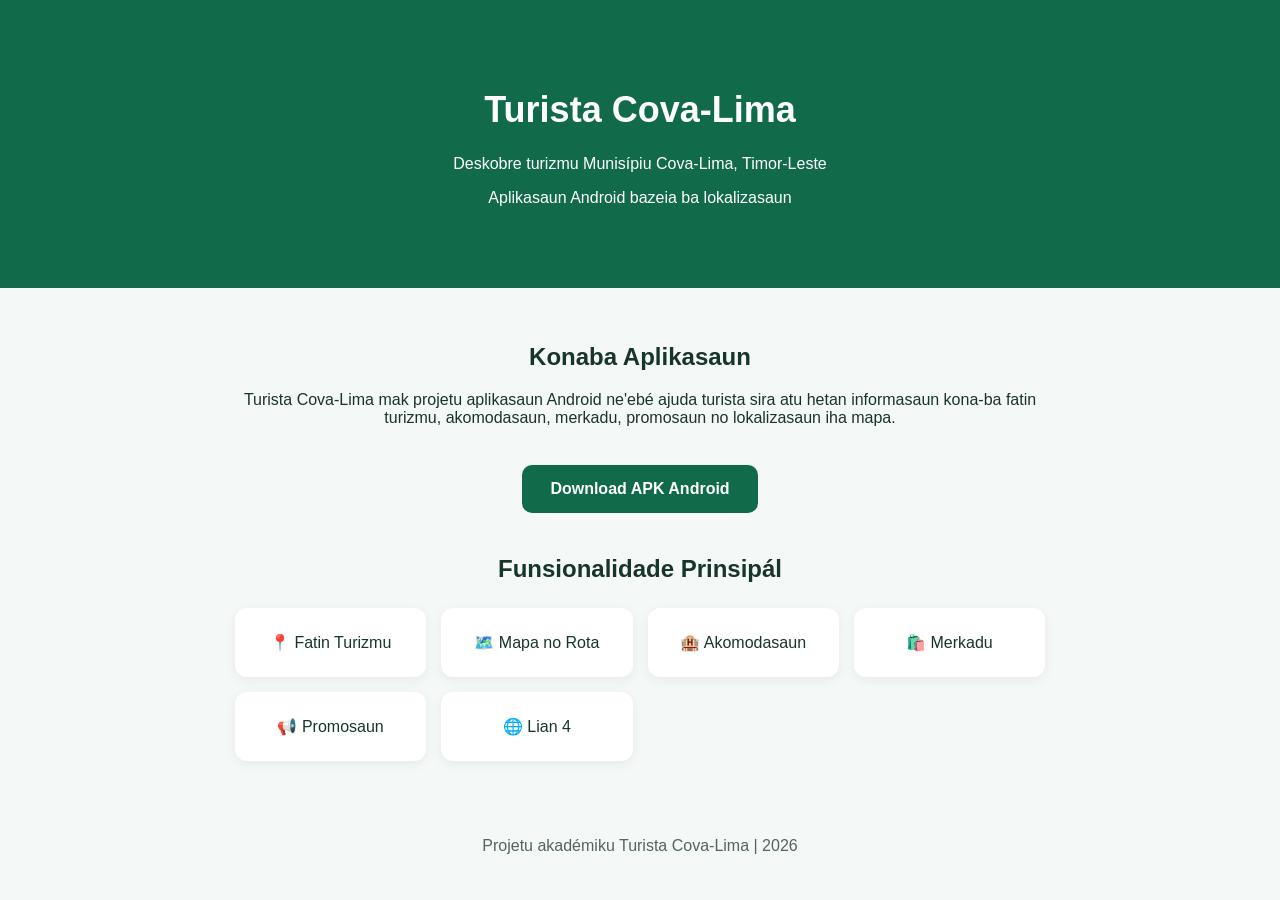
==== index.html @ 12037caa "Create index.html" ====
<!DOCTYPE html>
<html lang="tet">
<head>
  <meta charset="UTF-8">
  <meta name="viewport" content="width=device-width, initial-scale=1.0">
  <meta name="description" content="Turista Cova-Lima mak aplikasaun Android ba informasaun turizmu, mapa, rota, akomodasaun no merkadu iha Munisípiu Cova-Lima, Timor-Leste.">
  <title>Turista Cova-Lima | Aplikasaun Android</title>
  <style>
    * { box-sizing: border-box; }
    body {
      margin: 0;
      font-family: Arial, sans-serif;
      background: #f4f8f6;
      color: #18352b;
      text-align: center;
    }
    header {
      background: #116b4b;
      color: white;
      padding: 65px 20px;
    }
    h1 { font-size: 36px; }
    main { max-width: 850px; margin: auto; padding: 35px 20px; }
    .button {
      display: inline-block;
      margin: 22px 0;
      padding: 15px 28px;
      background: #116b4b;
      color: white;
      text-decoration: none;
      border-radius: 10px;
      font-weight: bold;
    }
    .features {
      display: grid;
      grid-template-columns: repeat(auto-fit, minmax(180px, 1fr));
      gap: 15px;
      margin-top: 25px;
    }
    .feature {
      background: white;
      padding: 25px 15px;
      border-radius: 12px;
      box-shadow: 0 3px 12px #00000010;
    }
    footer { padding: 25px; color: #52665c; }
  </style>
</head>
<body>
  <header>
    <h1>Turista Cova-Lima</h1>
    <p>Deskobre turizmu Munisípiu Cova-Lima, Timor-Leste</p>
    <p>Aplikasaun Android bazeia ba lokalizasaun</p>
  </header>

  <main>
    <h2>Konaba Aplikasaun</h2>
    <p>
      Turista Cova-Lima mak projetu aplikasaun Android
      ne'ebé ajuda turista sira atu hetan informasaun
      kona-ba fatin turizmu, akomodasaun, merkadu,
      promosaun no lokalizasaun iha mapa.
    </p>

    <a class="button"
       href="https://drive.google.com/file/d/1KIKV1m4Tq4--wPIysrheurp9ZegI3fZR/view?usp=drive_link"
       target="_blank" rel="noopener noreferrer">
       Download APK Android
    </a>

    <h2>Funsionalidade Prinsipál</h2>
    <div class="features">
      <div class="feature">📍 Fatin Turizmu</div>
      <div class="feature">🗺️ Mapa no Rota</div>
      <div class="feature">🏨 Akomodasaun</div>
      <div class="feature">🛍️ Merkadu</div>
      <div class="feature">📢 Promosaun</div>
      <div class="feature">🌐 Lian 4</div>
    </div>
  </main>

  <footer>
    <p>Projetu akadémiku Turista Cova-Lima | 2026</p>
  </footer>
</body>
</html>
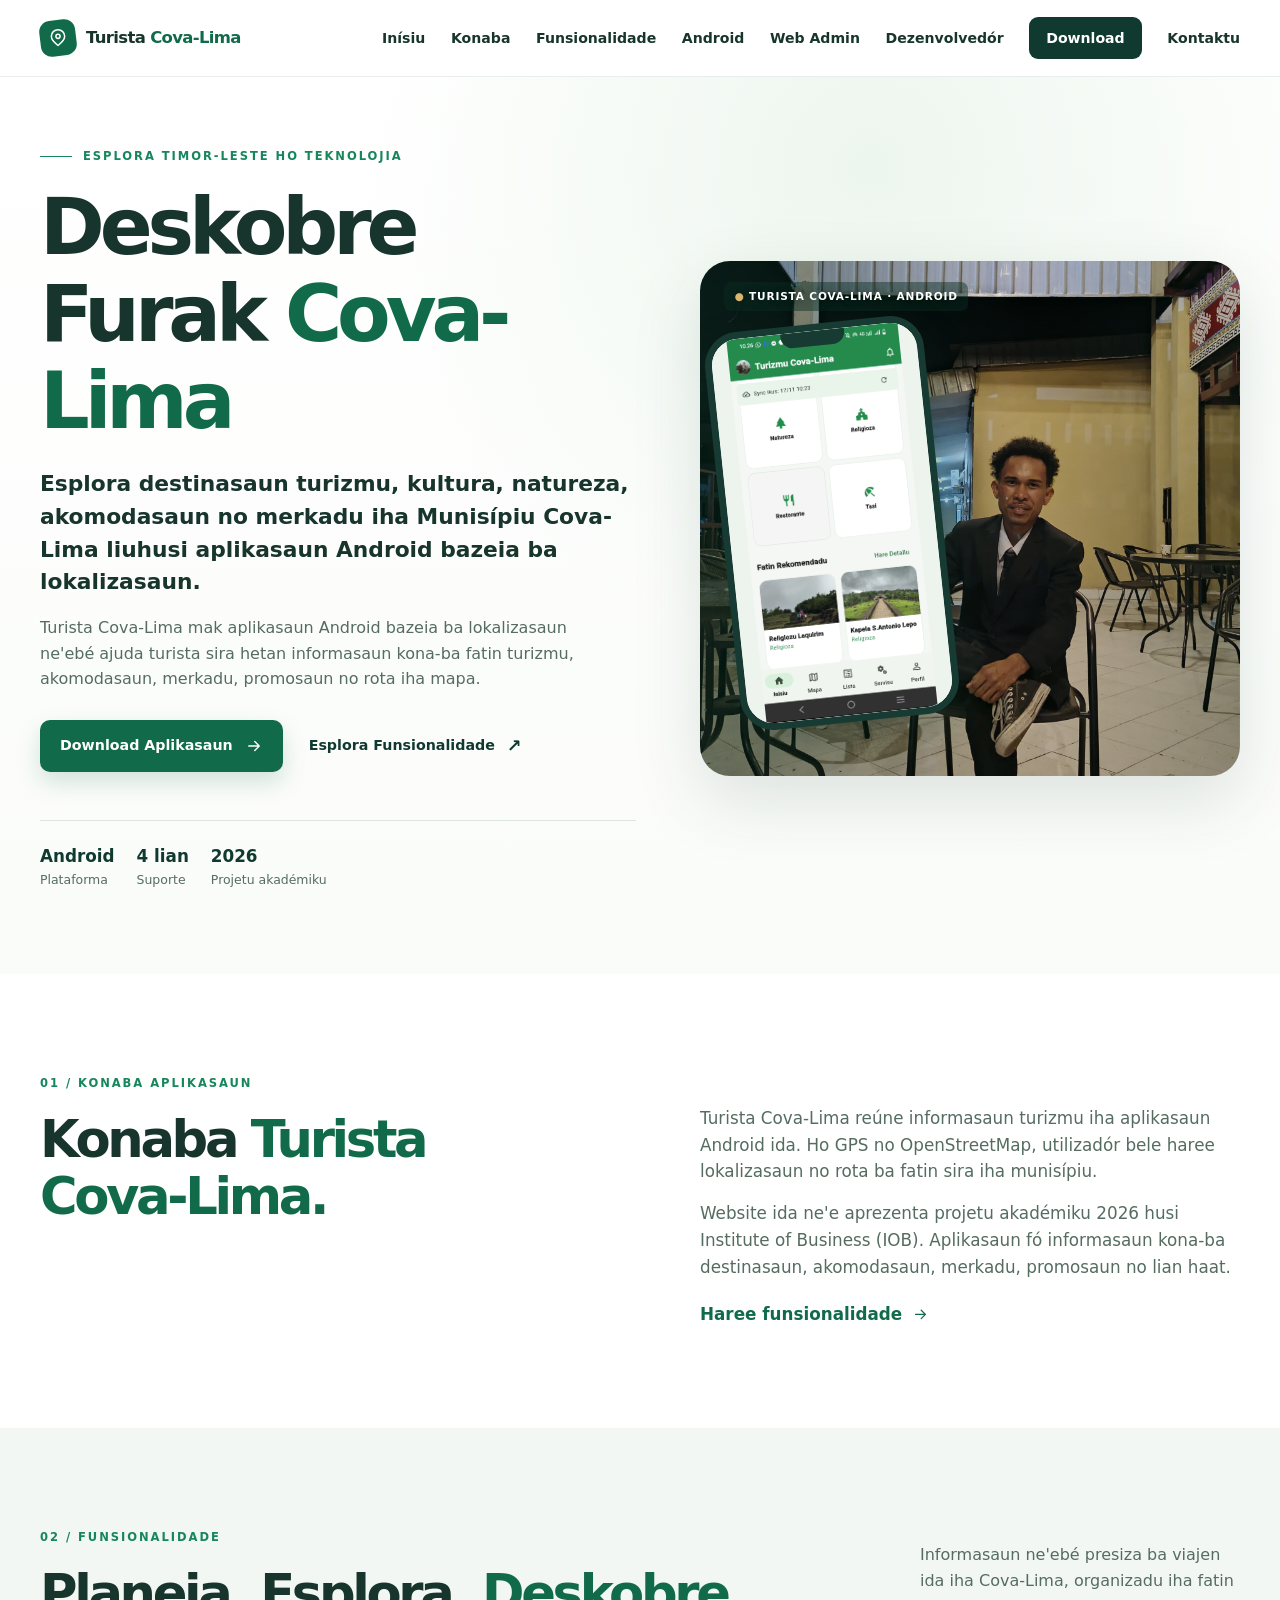
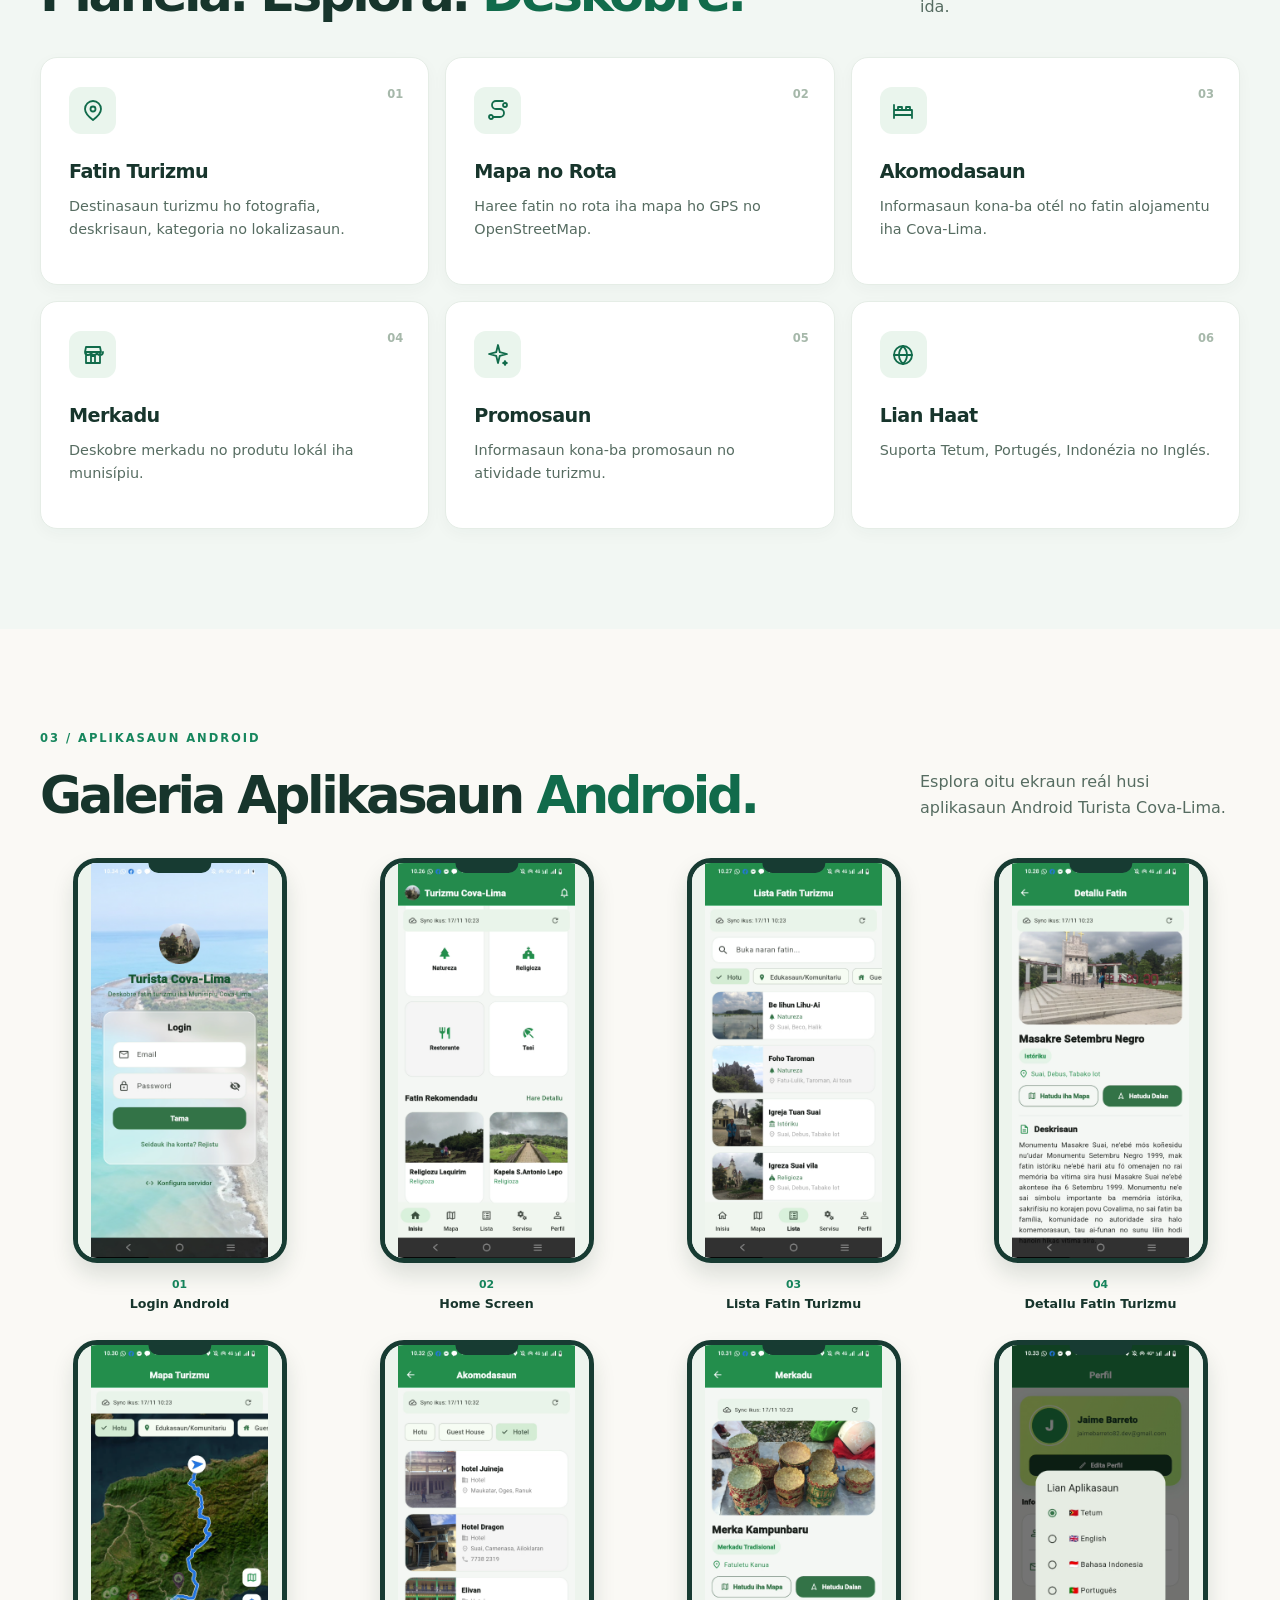
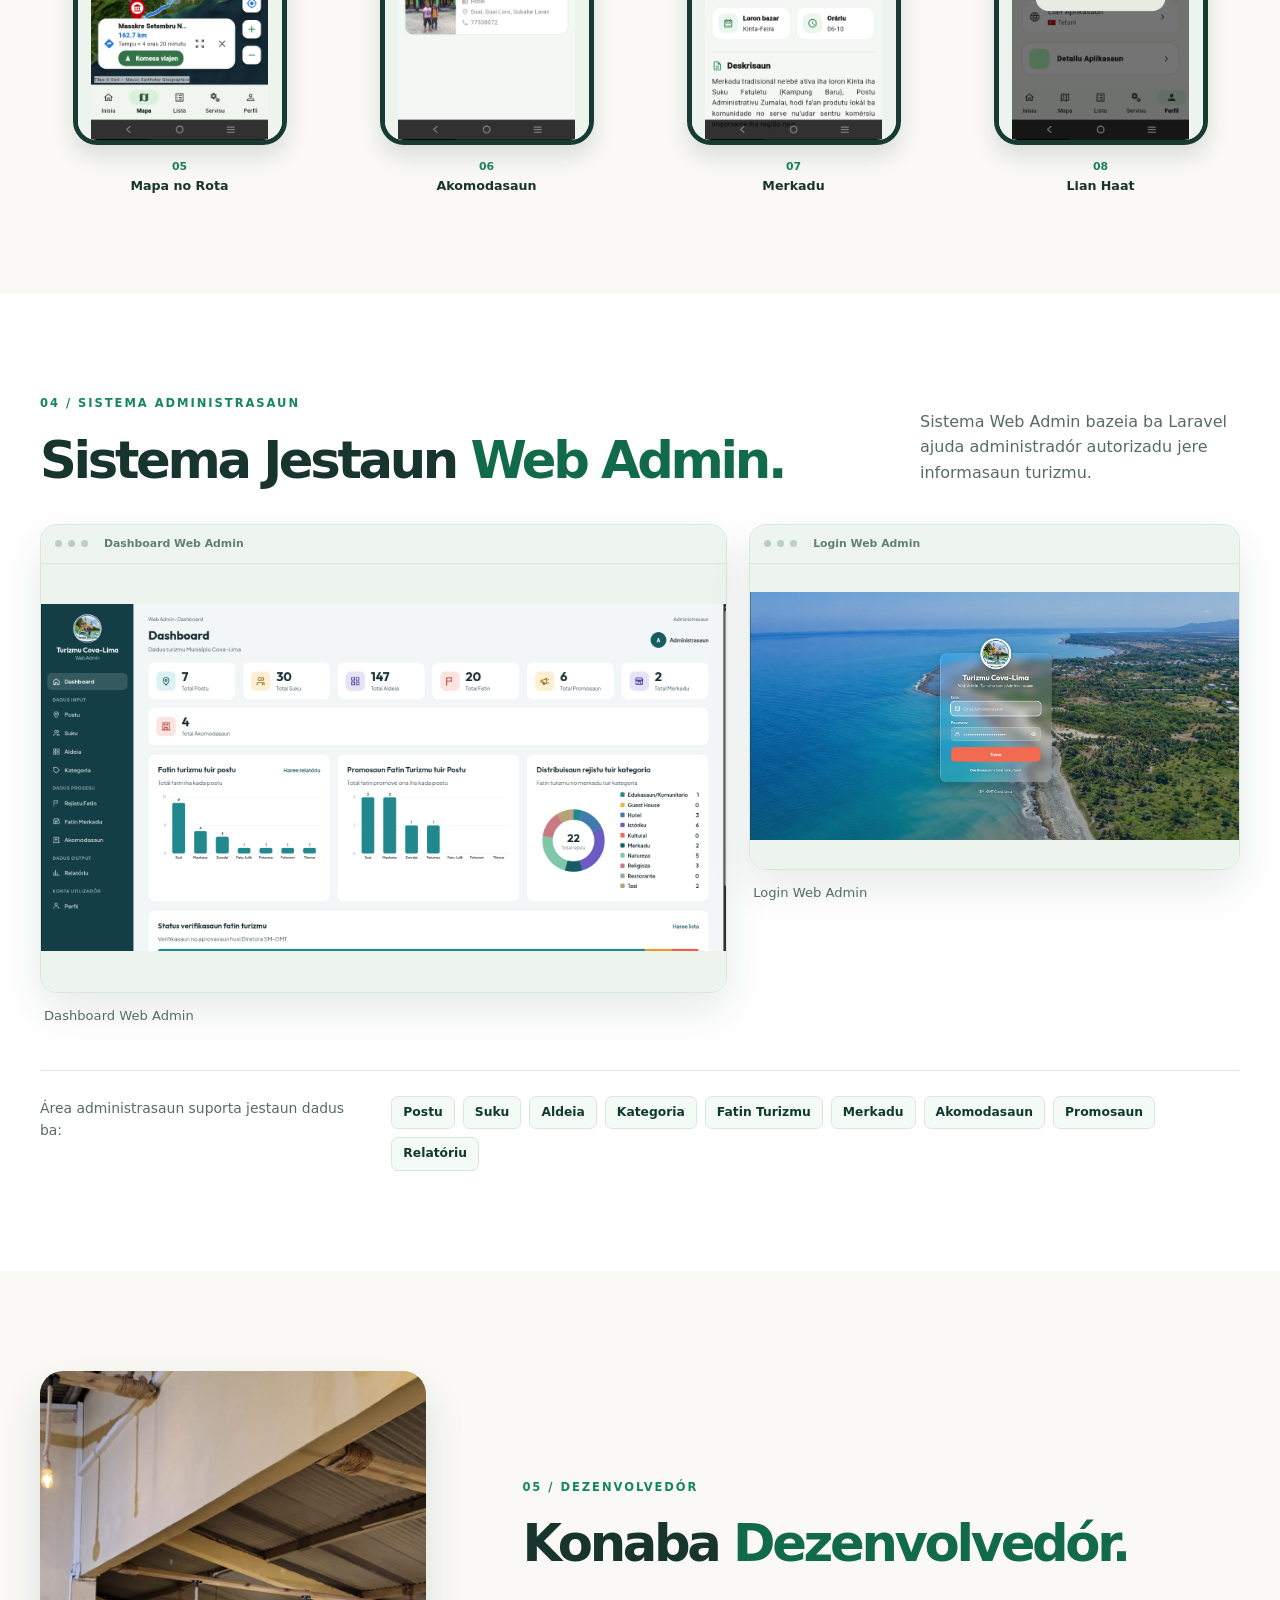
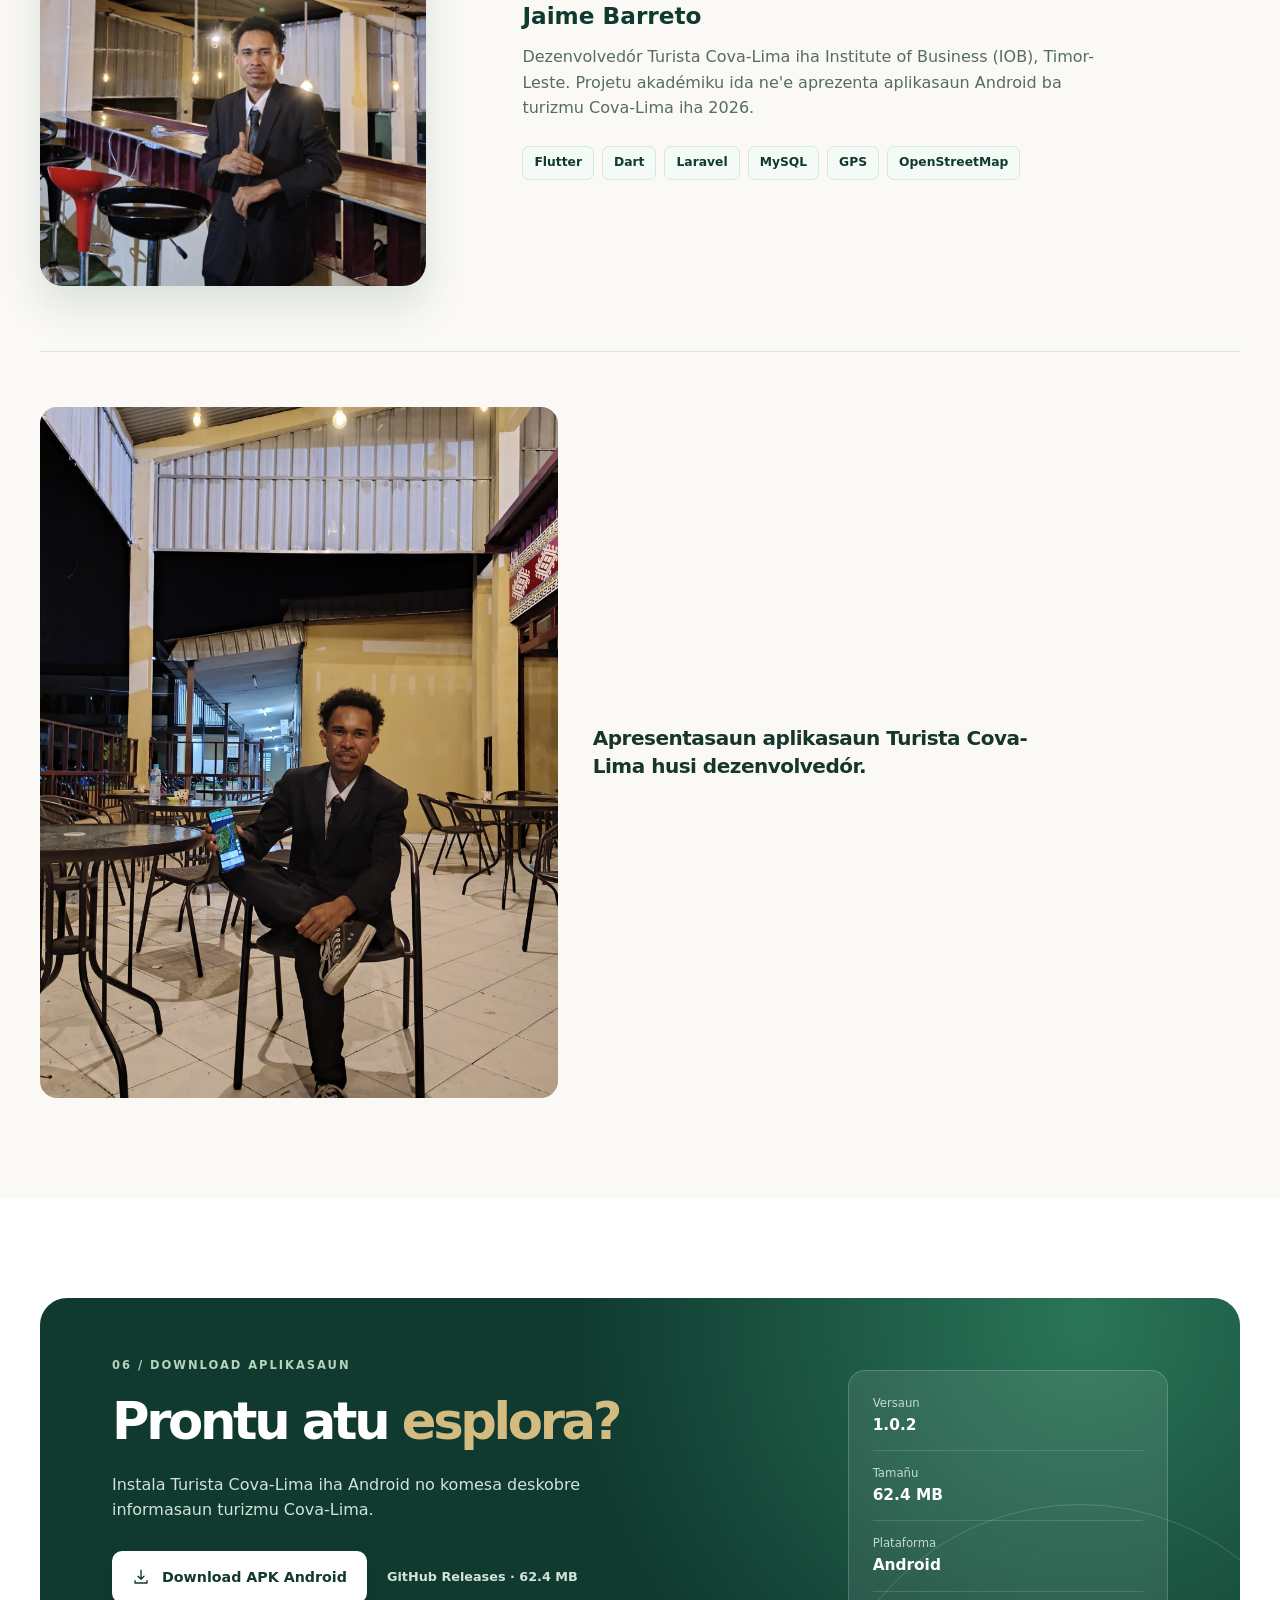
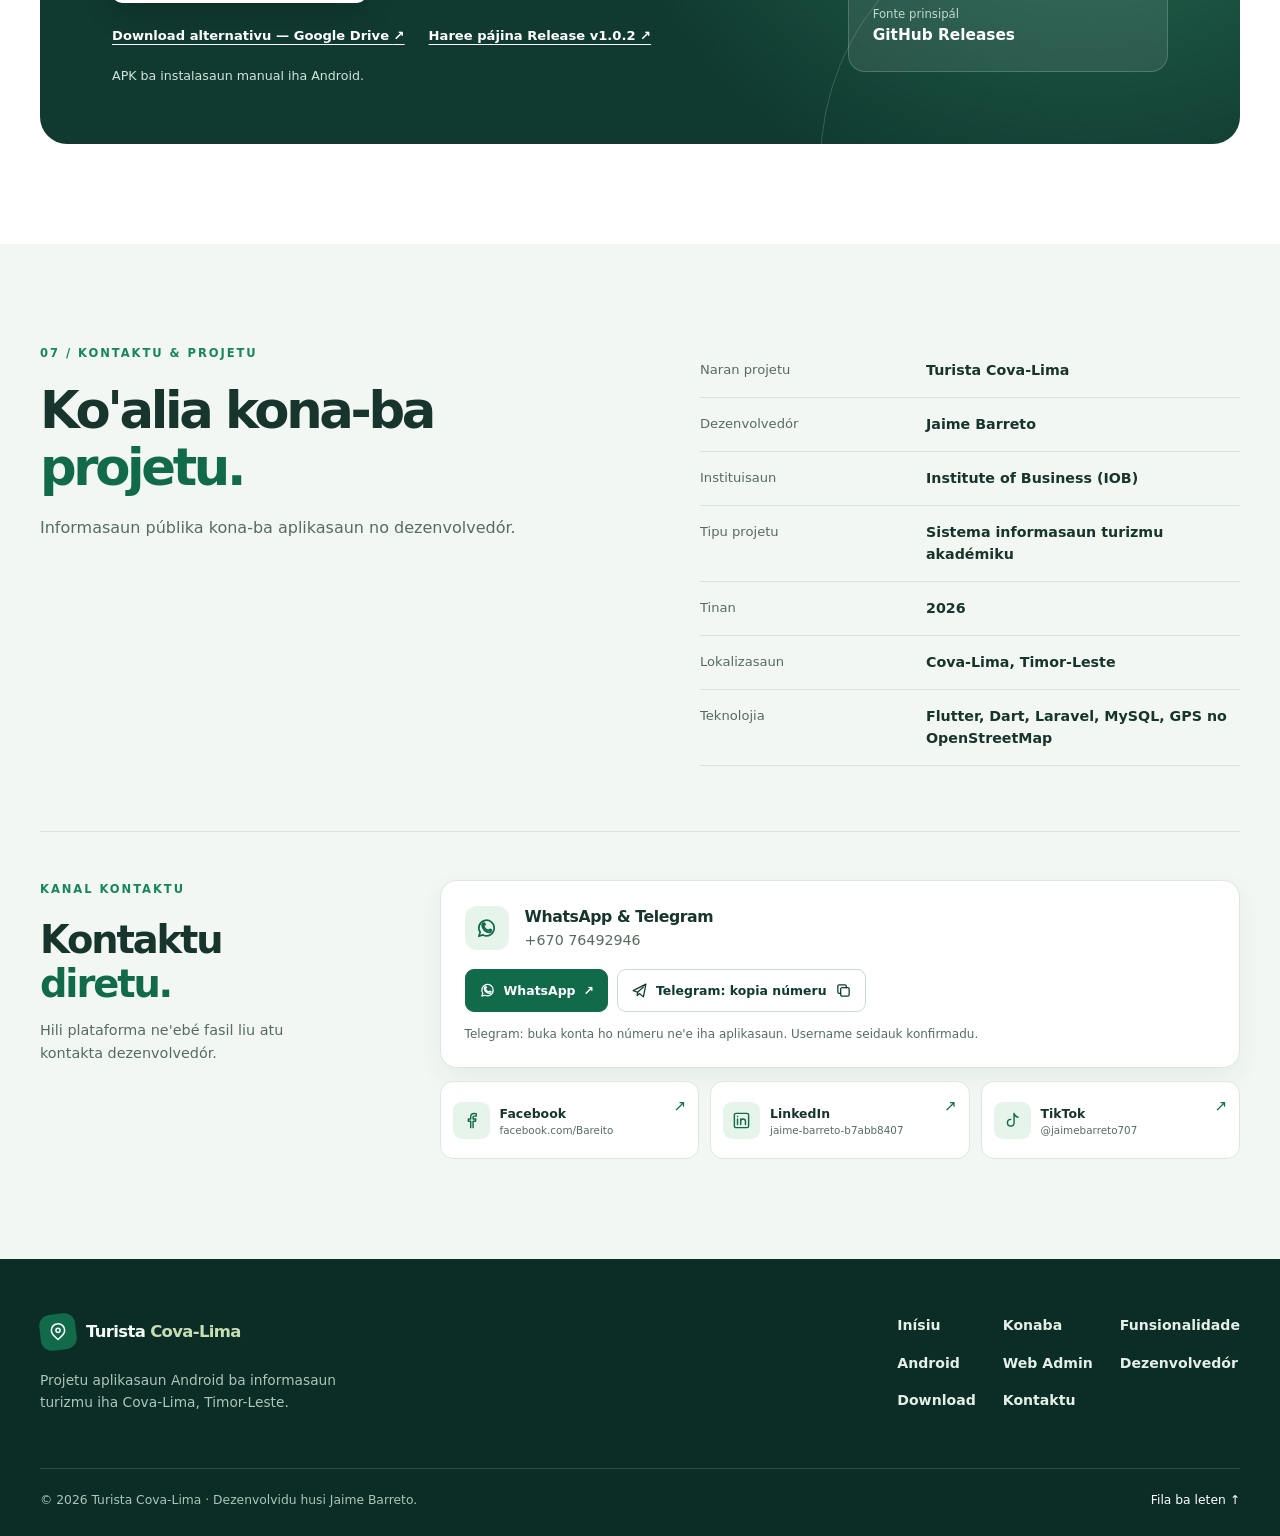
==== commit 0bf5652a: "Redesign tourism website and integrate APK v1.0.2 download" ====
--- a/index.html
+++ b/index.html
@@ -1,87 +1,94 @@
-
-<!DOCTYPE html>
+<!doctype html>
 <html lang="tet">
 <head>
-  <meta charset="UTF-8">
-  <meta name="viewport" content="width=device-width, initial-scale=1.0">
-  <meta name="description" content="Turista Cova-Lima mak aplikasaun Android ba informasaun turizmu, mapa, rota, akomodasaun no merkadu iha Munisípiu Cova-Lima, Timor-Leste.">
-  <title>Turista Cova-Lima | Aplikasaun Android</title>
-  <style>
-    * { box-sizing: border-box; }
-    body {
-      margin: 0;
-      font-family: Arial, sans-serif;
-      background: #f4f8f6;
-      color: #18352b;
-      text-align: center;
-    }
-    header {
-      background: #116b4b;
-      color: white;
-      padding: 65px 20px;
-    }
-    h1 { font-size: 36px; }
-    main { max-width: 850px; margin: auto; padding: 35px 20px; }
-    .button {
-      display: inline-block;
-      margin: 22px 0;
-      padding: 15px 28px;
-      background: #116b4b;
-      color: white;
-      text-decoration: none;
-      border-radius: 10px;
-      font-weight: bold;
-    }
-    .features {
-      display: grid;
-      grid-template-columns: repeat(auto-fit, minmax(180px, 1fr));
-      gap: 15px;
-      margin-top: 25px;
-    }
-    .feature {
-      background: white;
-      padding: 25px 15px;
-      border-radius: 12px;
-      box-shadow: 0 3px 12px #00000010;
-    }
-    footer { padding: 25px; color: #52665c; }
-  </style>
+<meta charset="utf-8">
+<meta name="viewport" content="width=device-width, initial-scale=1">
+<meta name="theme-color" content="#103a30">
+<meta name="description" content="Turista Cova-Lima mak aplikasaun Android ba esplora fatin turizmu, mapa, rota, akomodasaun no merkadu iha Cova-Lima, Timor-Leste.">
+<link rel="canonical" href="https://jaimebarreto82dev-eng.github.io/turista-covalima/">
+<title>Turista Cova-Lima | Deskobre turizmu Cova-Lima</title>
+<meta property="og:type" content="website"><meta property="og:locale" content="pt_TL">
+<meta property="og:title" content="Turista Cova-Lima | Deskobre turizmu Cova-Lima">
+<meta property="og:description" content="Aplikasaun Android ba esplora turizmu, kultura no natureza iha Cova-Lima, Timor-Leste.">
+<meta property="og:url" content="https://jaimebarreto82dev-eng.github.io/turista-covalima/">
+<meta name="twitter:card" content="summary">
+<meta name="twitter:title" content="Turista Cova-Lima | Deskobre turizmu Cova-Lima">
+<meta name="twitter:description" content="Esplora Cova-Lima ho aplikasaun Android ba turizmu, mapa no informasaun lokál.">
+<link rel="icon" href="assets/images/favicon.svg" type="image/svg+xml">
+<link rel="stylesheet" href="assets/css/style.css">
+<script type="application/ld+json">{"@context":"https://schema.org","@type":"SoftwareApplication","name":"Turista Cova-Lima","description":"Aplikasaun Android ba informasaun turizmu iha Cova-Lima, Timor-Leste.","applicationCategory":"TravelApplication","operatingSystem":"Android","softwareVersion":"1.0.2","url":"https://jaimebarreto82dev-eng.github.io/turista-covalima/","downloadUrl":"https://github.com/jaimebarreto82dev-eng/turista-covalima/releases/download/v1.0.2/Turista_CovaLima_Expo2026_v1.0.2.apk","author":{"@type":"Person","name":"Jaime Barreto"},"inLanguage":["tet","pt","id","en"]}</script>
+<script src="assets/js/main.js" defer></script>
 </head>
-<body>
-  <header>
-    <h1>Turista Cova-Lima</h1>
-    <p>Deskobre turizmu Munisípiu Cova-Lima, Timor-Leste</p>
-    <p>Aplikasaun Android bazeia ba lokalizasaun</p>
-  </header>
-
-  <main>
-    <h2>Konaba Aplikasaun</h2>
-    <p>
-      Turista Cova-Lima mak projetu aplikasaun Android
-      ne'ebé ajuda turista sira atu hetan informasaun
-      kona-ba fatin turizmu, akomodasaun, merkadu,
-      promosaun no lokalizasaun iha mapa.
-    </p>
-
-    <a class="button"
-       href="https://drive.google.com/file/d/1KIKV1m4Tq4--wPIysrheurp9ZegI3fZR/view?usp=drive_link"
-       target="_blank" rel="noopener noreferrer">
-       Download APK Android
-    </a>
-
-    <h2>Funsionalidade Prinsipál</h2>
-    <div class="features">
-      <div class="feature">📍 Fatin Turizmu</div>
-      <div class="feature">🗺️ Mapa no Rota</div>
-      <div class="feature">🏨 Akomodasaun</div>
-      <div class="feature">🛍️ Merkadu</div>
-      <div class="feature">📢 Promosaun</div>
-      <div class="feature">🌐 Lian 4</div>
-    </div>
-  </main>
-
-  <footer>
-    <p>Projetu akadémiku Turista Cova-Lima | 2026</p>
-  </footer>
-</body>
-</html>
+<body id="top">
+<a class="skip-link" href="#main">Ba konteúdu prinsipál</a>
+<svg class="sprite" xmlns="http://www.w3.org/2000/svg" aria-hidden="true">
+<symbol id="pin" viewBox="0 0 24 24"><path d="M20 10c0 5-8 11-8 11S4 15 4 10a8 8 0 1 1 16 0Z"/><circle cx="12" cy="10" r="2.5"/></symbol>
+<symbol id="route" viewBox="0 0 24 24"><circle cx="5" cy="18" r="2"/><circle cx="19" cy="6" r="2"/><path d="M7 18h7a4 4 0 0 0 0-8h-4a4 4 0 0 1 0-8h7"/></symbol>
+<symbol id="bed" viewBox="0 0 24 24"><path d="M3 19V6m0 10h18v3m-18-8h18v5M7 8h4v3H7zM15 8h4v3h-4z"/></symbol>
+<symbol id="market" viewBox="0 0 24 24"><path d="M4 9h16l-1-5H5L4 9Zm1 0v11h14V9M4 9a3 3 0 0 0 6 0 3 3 0 0 0 6 0 3 3 0 0 0 6 0M10 20v-7h4v7"/></symbol>
+<symbol id="spark" viewBox="0 0 24 24"><path d="m12 2 1.8 7.2L21 11l-7.2 1.8L12 20l-1.8-7.2L3 11l7.2-1.8L12 2ZM19 18l.6 1.4L21 20l-1.4.6L19 22l-.6-1.4L17 20l1.4-.6L19 18Z"/></symbol>
+<symbol id="globe" viewBox="0 0 24 24"><circle cx="12" cy="12" r="9"/><path d="M3 12h18M12 3c3 3 4 6 4 9s-1 6-4 9M12 3c-3 3-4 6-4 9s1 6 4 9"/></symbol>
+<symbol id="arrow" viewBox="0 0 24 24"><path d="M5 12h14m-6-6 6 6-6 6"/></symbol>
+<symbol id="download-icon" viewBox="0 0 24 24"><path d="M12 3v12m-4-4 4 4 4-4M4 17v3h16v-3"/></symbol>
+<symbol id="whatsapp" viewBox="0 0 24 24"><path d="M20 11.6a8 8 0 0 1-11.7 7.1L4 20l1.4-4.1A8 8 0 1 1 20 11.6Z"/><path d="M9 8.5c.3 2.8 2.7 5.2 5.5 5.5l1.1-1.1 1.5.8c-.2 1.7-1.2 2.4-2.6 2.3-3.6-.3-6.7-3.4-7-7-.1-1.4.6-2.4 2.3-2.6l.8 1.5L9 8.5Z"/></symbol>
+<symbol id="facebook" viewBox="0 0 24 24"><path d="M14 21v-8h3l.5-3H14V8c0-1 .4-1.5 1.5-1.5H18V3.3a20 20 0 0 0-2.8-.2C12.4 3.1 11 4.8 11 7.6V10H8v3h3v8"/></symbol>
+<symbol id="linkedin" viewBox="0 0 24 24"><rect x="3" y="3" width="18" height="18" rx="2"/><path d="M7 10v7m0-10v.1M11 17v-7m0 3a3 3 0 0 1 6 0v4"/></symbol>
+<symbol id="tiktok" viewBox="0 0 24 24"><path d="M14 3v11.8a4.2 4.2 0 1 1-4.2-4.2M14 3c.6 2.8 2.3 4.4 5 4.8"/></symbol>
+<symbol id="telegram" viewBox="0 0 24 24"><path d="m21 3-3.5 18-5.7-4.6-3 2.8.5-4.7L3 12.1 21 3Z"/><path d="m9.3 14.5 8.2-7.4"/></symbol>
+<symbol id="copy" viewBox="0 0 24 24"><rect x="8" y="8" width="12" height="12" rx="2"/><path d="M16 8V6a2 2 0 0 0-2-2H6a2 2 0 0 0-2 2v8a2 2 0 0 0 2 2h2"/></symbol>
+</svg>
+<header class="site-header"><div class="container nav-wrap">
+<a class="brand" href="#top" aria-label="Turista Cova-Lima — Inísiu"><span class="brand-mark"><svg aria-hidden="true"><use href="#pin"/></svg></span><span>Turista <strong>Cova-Lima</strong></span></a>
+<button class="menu-toggle" type="button" aria-label="Loke menu" aria-controls="site-nav" aria-expanded="false"><span></span><span></span><span></span></button>
+<nav class="site-nav" id="site-nav" aria-label="Navegasaun prinsipál"><a href="#top">Inísiu</a><a href="#konaba">Konaba</a><a href="#funsionalidade">Funsionalidade</a><a href="#android">Android</a><a href="#web-admin">Web Admin</a><a href="#dezenvolvedor">Dezenvolvedór</a><a href="#download">Download</a><a href="#kontaktu">Kontaktu</a></nav>
+</div></header>
+<main id="main">
+<section class="hero" aria-labelledby="hero-title"><div class="container hero-grid">
+<div class="hero-copy"><p class="eyebrow">Esplora Timor-Leste ho teknolojia</p><h1 id="hero-title">Deskobre Furak <em>Cova-Lima</em></h1><p class="hero-lead">Esplora destinasaun turizmu, kultura, natureza, akomodasaun no merkadu iha Munisípiu Cova-Lima liuhusi aplikasaun Android bazeia ba lokalizasaun.</p><p class="hero-description">Turista Cova-Lima mak aplikasaun Android bazeia ba lokalizasaun ne'ebé ajuda turista sira hetan informasaun kona-ba fatin turizmu, akomodasaun, merkadu, promosaun no rota iha mapa.</p>
+<div class="hero-actions"><a class="button button-primary" href="#download">Download Aplikasaun <svg aria-hidden="true"><use href="#arrow"/></svg></a><a class="button button-text" href="#funsionalidade">Esplora Funsionalidade <span aria-hidden="true">↗</span></a></div>
+<div class="hero-facts"><span><b>Android</b> Plataforma</span><span><b>4 lian</b> Suporte</span><span><b>2026</b> Projetu akadémiku</span></div></div>
+<div class="hero-art" role="img" aria-label="Fotografia real Jaime Barreto a demonstra aplikasaun, ho captura Android iha mockup telemóvel iha oin"><div class="hero-art-caption">● Turista Cova-Lima · Android</div><div class="hero-phone phone-frame"><div class="phone-notch"></div><div class="phone-inner has-real-image"><img src="assets/images/screenshots/android-home.png" alt="Ekrã inisiál aplikasaun Android Turista Cova-Lima" width="426" height="954" fetchpriority="high"></div></div></div>
+</div></section>
+<section class="intro section" id="konaba" aria-labelledby="about-title"><div class="container intro-grid"><div><p class="section-kicker">01 / Konaba aplikasaun</p><h2 id="about-title">Konaba <em>Turista Cova-Lima.</em></h2></div><div class="intro-copy"><p>Turista Cova-Lima reúne informasaun turizmu iha aplikasaun Android ida. Ho GPS no OpenStreetMap, utilizadór bele haree lokalizasaun no rota ba fatin sira iha munisípiu.</p><p>Website ida ne'e aprezenta projetu akadémiku 2026 husi Institute of Business (IOB). Aplikasaun fó informasaun kona-ba destinasaun, akomodasaun, merkadu, promosaun no lian haat.</p><a class="inline-link" href="#funsionalidade">Haree funsionalidade <svg aria-hidden="true"><use href="#arrow"/></svg></a></div></div></section>
+<section class="features section" id="funsionalidade" aria-labelledby="features-title"><div class="container"><div class="section-heading"><div><p class="section-kicker">02 / Funsionalidade</p><h2 id="features-title">Planeia. Esplora. <em>Deskobre.</em></h2></div><p>Informasaun ne'ebé presiza ba viajen ida iha Cova-Lima, organizadu iha fatin ida.</p></div><div class="feature-grid">
+<article class="feature-card"><span class="feature-icon"><svg aria-hidden="true"><use href="#pin"/></svg></span><span class="feature-number">01</span><h3>Fatin Turizmu</h3><p>Destinasaun turizmu ho fotografia, deskrisaun, kategoria no lokalizasaun.</p></article>
+<article class="feature-card"><span class="feature-icon"><svg aria-hidden="true"><use href="#route"/></svg></span><span class="feature-number">02</span><h3>Mapa no Rota</h3><p>Haree fatin no rota iha mapa ho GPS no OpenStreetMap.</p></article>
+<article class="feature-card"><span class="feature-icon"><svg aria-hidden="true"><use href="#bed"/></svg></span><span class="feature-number">03</span><h3>Akomodasaun</h3><p>Informasaun kona-ba otél no fatin alojamentu iha Cova-Lima.</p></article>
+<article class="feature-card"><span class="feature-icon"><svg aria-hidden="true"><use href="#market"/></svg></span><span class="feature-number">04</span><h3>Merkadu</h3><p>Deskobre merkadu no produtu lokál iha munisípiu.</p></article>
+<article class="feature-card"><span class="feature-icon"><svg aria-hidden="true"><use href="#spark"/></svg></span><span class="feature-number">05</span><h3>Promosaun</h3><p>Informasaun kona-ba promosaun no atividade turizmu.</p></article>
+<article class="feature-card"><span class="feature-icon"><svg aria-hidden="true"><use href="#globe"/></svg></span><span class="feature-number">06</span><h3>Lian Haat</h3><p>Suporta Tetum, Portugés, Indonézia no Inglés.</p></article>
+</div></div></section>
+<section class="gallery section" id="android" aria-labelledby="android-title"><div class="container"><div class="section-heading"><div><p class="section-kicker">03 / Aplikasaun Android</p><h2 id="android-title">Galeria Aplikasaun <em>Android.</em></h2></div><p>Esplora oitu ekraun reál husi aplikasaun Android Turista Cova-Lima.</p></div><div class="gallery-grid">
+<figure class="gallery-item"><div class="gallery-phone phone-frame"><div class="phone-notch"></div><button class="media-zoom" type="button" aria-label="Amplia imajen: Login aplikasaun Android"><img src="assets/images/screenshots/android-login.png" alt="Login aplikasaun Android" width="426" height="954" loading="lazy"></button></div><figcaption><span>01</span> Login Android</figcaption></figure>
+<figure class="gallery-item"><div class="gallery-phone phone-frame"><div class="phone-notch"></div><button class="media-zoom" type="button" aria-label="Amplia imajen: Ekrã inisiál aplikasaun Android"><img src="assets/images/screenshots/android-home.png" alt="Ekrã inisiál aplikasaun Android" width="426" height="954" loading="lazy"></button></div><figcaption><span>02</span> Home Screen</figcaption></figure>
+<figure class="gallery-item"><div class="gallery-phone phone-frame"><div class="phone-notch"></div><button class="media-zoom" type="button" aria-label="Amplia imajen: Lista fatin turizmu"><img src="assets/images/screenshots/android-lista.png" alt="Lista fatin turizmu" width="426" height="954" loading="lazy"></button></div><figcaption><span>03</span> Lista Fatin Turizmu</figcaption></figure>
+<figure class="gallery-item"><div class="gallery-phone phone-frame"><div class="phone-notch"></div><button class="media-zoom" type="button" aria-label="Amplia imajen: Detallu fatin turizmu"><img src="assets/images/screenshots/android-detallu.png" alt="Detallu fatin turizmu" width="426" height="954" loading="lazy"></button></div><figcaption><span>04</span> Detallu Fatin Turizmu</figcaption></figure>
+<figure class="gallery-item"><div class="gallery-phone phone-frame"><div class="phone-notch"></div><button class="media-zoom" type="button" aria-label="Amplia imajen: Mapa no rota"><img src="assets/images/screenshots/android-mapa.png" alt="Mapa no rota" width="426" height="954" loading="lazy"></button></div><figcaption><span>05</span> Mapa no Rota</figcaption></figure>
+<figure class="gallery-item"><div class="gallery-phone phone-frame"><div class="phone-notch"></div><button class="media-zoom" type="button" aria-label="Amplia imajen: Akomodasaun"><img src="assets/images/screenshots/android-akomodasaun.png" alt="Akomodasaun" width="426" height="954" loading="lazy"></button></div><figcaption><span>06</span> Akomodasaun</figcaption></figure>
+<figure class="gallery-item"><div class="gallery-phone phone-frame"><div class="phone-notch"></div><button class="media-zoom" type="button" aria-label="Amplia imajen: Merkadu"><img src="assets/images/screenshots/android-merkadu.png" alt="Merkadu" width="426" height="954" loading="lazy"></button></div><figcaption><span>07</span> Merkadu</figcaption></figure>
+<figure class="gallery-item"><div class="gallery-phone phone-frame"><div class="phone-notch"></div><button class="media-zoom" type="button" aria-label="Amplia imajen: Seleksaun lian haat"><img src="assets/images/screenshots/android-lian.png" alt="Seleksaun lian haat" width="426" height="954" loading="lazy"></button></div><figcaption><span>08</span> Lian Haat</figcaption></figure>
+</div></div></section>
+<section class="admin section" id="web-admin" aria-labelledby="admin-title"><div class="container"><div class="section-heading"><div><p class="section-kicker">04 / Sistema administrasaun</p><h2 id="admin-title">Sistema Jestaun <em>Web Admin.</em></h2></div><p>Sistema Web Admin bazeia ba Laravel ajuda administradór autorizadu jere informasaun turizmu.</p></div><div class="admin-grid">
+<figure class="admin-shot admin-shot-main"><div class="browser-frame"><div class="browser-bar" aria-hidden="true"><i></i><i></i><i></i><span>Dashboard Web Admin</span></div><button class="media-zoom" type="button" aria-label="Amplia imajen: Dashboard Web Admin"><img src="assets/images/screenshots/admin-dashboard.png" alt="Dashboard Web Admin Turista Cova-Lima" width="1846" height="936" loading="lazy"></button></div><figcaption>Dashboard Web Admin</figcaption></figure>
+<figure class="admin-shot"><div class="browser-frame"><div class="browser-bar" aria-hidden="true"><i></i><i></i><i></i><span>Login Web Admin</span></div><button class="media-zoom" type="button" aria-label="Amplia imajen: Login Web Admin"><img src="assets/images/screenshots/admin-login.png" alt="Login Web Admin Turista Cova-Lima" width="1846" height="936" loading="lazy"></button></div><figcaption>Login Web Admin</figcaption></figure>
+</div><div class="admin-capabilities"><p>Área administrasaun suporta jestaun dadus ba:</p><ul><li>Postu</li><li>Suku</li><li>Aldeia</li><li>Kategoria</li><li>Fatin Turizmu</li><li>Merkadu</li><li>Akomodasaun</li><li>Promosaun</li><li>Relatóriu</li></ul></div></div></section>
+<section class="developer section" id="dezenvolvedor" aria-labelledby="developer-title"><div class="container"><div class="developer-grid"><div class="developer-portrait has-real-image"><img src="assets/images/developer/jaime-profile.jpg" alt="Retratu Jaime Barreto" width="864" height="1152" loading="lazy"></div><div class="developer-copy"><p class="section-kicker">05 / Dezenvolvedór</p><h2 id="developer-title">Konaba <em>Dezenvolvedór.</em></h2><p class="developer-name">Jaime Barreto</p><p>Dezenvolvedór Turista Cova-Lima iha Institute of Business (IOB), Timor-Leste. Projetu akadémiku ida ne'e aprezenta aplikasaun Android ba turizmu Cova-Lima iha 2026.</p><div class="tech-list" aria-label="Teknolojia"><span>Flutter</span><span>Dart</span><span>Laravel</span><span>MySQL</span><span>GPS</span><span>OpenStreetMap</span></div></div></div>
+<figure class="developer-demo"><div class="demo-image has-real-image"><img src="assets/images/developer/jaime-app-demo.jpg" alt="Jaime Barreto aprezenta aplikasaun Turista Cova-Lima" width="1728" height="2304" loading="lazy"></div><figcaption>Apresentasaun aplikasaun Turista Cova-Lima husi dezenvolvedór.</figcaption></figure>
+</div></section>
+<section class="download-section section" id="download" aria-labelledby="download-title"><div class="container"><div class="download-panel">
+<div class="download-copy"><p class="section-kicker">06 / Download aplikasaun</p><h2 id="download-title">Prontu atu <em>esplora?</em></h2><p>Instala Turista Cova-Lima iha Android no komesa deskobre informasaun turizmu Cova-Lima.</p>
+<div class="download-actions"><a class="button button-light" href="https://github.com/jaimebarreto82dev-eng/turista-covalima/releases/download/v1.0.2/Turista_CovaLima_Expo2026_v1.0.2.apk" aria-label="Download APK Android versaun 1.0.2 husi GitHub Releases"><svg aria-hidden="true"><use href="#download-icon"/></svg> Download APK Android</a><span class="download-source">GitHub Releases · 62.4 MB</span></div>
+<div class="download-links"><a href="https://drive.google.com/file/d/1KIKV1m4Tq4--wPIysrheurp9ZegI3fZR/view?usp=drive_link" target="_blank" rel="noopener noreferrer">Download alternativu — Google Drive <span aria-hidden="true">↗</span></a><a href="https://github.com/jaimebarreto82dev-eng/turista-covalima/releases/tag/v1.0.2" target="_blank" rel="noopener noreferrer">Haree pájina Release v1.0.2 <span aria-hidden="true">↗</span></a></div>
+<p class="download-note">APK ba instalasaun manual iha Android.</p></div>
+<div class="download-meta" aria-label="Detallu aplikasaun"><div><span>Versaun</span><strong>1.0.2</strong></div><div><span>Tamañu</span><strong>62.4 MB</strong></div><div><span>Plataforma</span><strong>Android</strong></div><div><span>Fonte prinsipál</span><strong>GitHub Releases</strong></div></div>
+</div></div></section>
+<section class="project section" id="kontaktu" aria-labelledby="project-title"><div class="container">
+<div class="project-grid"><div><p class="section-kicker">07 / Kontaktu &amp; projetu</p><h2 id="project-title">Ko'alia kona-ba <em>projetu.</em></h2><p>Informasaun públika kona-ba aplikasaun no dezenvolvedór.</p></div><dl class="project-details"><div><dt>Naran projetu</dt><dd>Turista Cova-Lima</dd></div><div><dt>Dezenvolvedór</dt><dd>Jaime Barreto</dd></div><div><dt>Instituisaun</dt><dd>Institute of Business (IOB)</dd></div><div><dt>Tipu projetu</dt><dd>Sistema informasaun turizmu akadémiku</dd></div><div><dt>Tinan</dt><dd>2026</dd></div><div><dt>Lokalizasaun</dt><dd>Cova-Lima, Timor-Leste</dd></div><div><dt>Teknolojia</dt><dd>Flutter, Dart, Laravel, MySQL, GPS no OpenStreetMap</dd></div></dl></div>
+<div class="contact-layout" aria-labelledby="contact-title"><div class="contact-heading"><p class="section-kicker">Kanal kontaktu</p><h3 id="contact-title">Kontaktu <em>diretu.</em></h3><p>Hili plataforma ne'ebé fasil liu atu kontakta dezenvolvedór.</p></div>
+<div class="contact-content"><div class="message-card"><div class="contact-icon"><svg aria-hidden="true"><use href="#whatsapp"/></svg></div><div class="message-info"><strong>WhatsApp &amp; Telegram</strong><span id="contact-phone">+670 76492946</span></div><div class="message-actions"><a class="contact-action whatsapp-action" href="https://wa.me/67076492946" target="_blank" rel="noopener noreferrer"><svg aria-hidden="true"><use href="#whatsapp"/></svg> WhatsApp <span aria-hidden="true">↗</span></a><button class="contact-action copy-action" type="button" data-copy-phone="67076492946" aria-describedby="telegram-note"><svg aria-hidden="true"><use href="#telegram"/></svg> Telegram: kopia númeru <svg aria-hidden="true"><use href="#copy"/></svg></button></div><p class="contact-note" id="telegram-note">Telegram: buka konta ho númeru ne'e iha aplikasaun. Username seidauk konfirmadu.</p><p class="copy-status" role="status" aria-live="polite"></p></div>
+<div class="social-grid"><a class="social-card" href="https://www.facebook.com/Bareito" target="_blank" rel="noopener noreferrer"><span class="social-icon"><svg aria-hidden="true"><use href="#facebook"/></svg></span><span class="social-text"><strong>Facebook</strong><small>facebook.com/Bareito</small></span><span class="social-arrow" aria-hidden="true">↗</span></a><a class="social-card" href="https://www.linkedin.com/in/jaime-barreto-b7abb8407/" target="_blank" rel="noopener noreferrer"><span class="social-icon"><svg aria-hidden="true"><use href="#linkedin"/></svg></span><span class="social-text"><strong>LinkedIn</strong><small>jaime-barreto-b7abb8407</small></span><span class="social-arrow" aria-hidden="true">↗</span></a><a class="social-card" href="https://www.tiktok.com/@jaimebarreto707" target="_blank" rel="noopener noreferrer"><span class="social-icon"><svg aria-hidden="true"><use href="#tiktok"/></svg></span><span class="social-text"><strong>TikTok</strong><small>@jaimebarreto707</small></span><span class="social-arrow" aria-hidden="true">↗</span></a></div></div></div>
+</div></section>
+</main>
+<div class="lightbox" id="lightbox" role="dialog" aria-modal="true" aria-label="Pré-visualizasaun imajen" hidden><button class="lightbox-close" type="button" aria-label="Taka imajen">×</button><div class="lightbox-panel"><img alt=""><p class="lightbox-caption"></p></div></div>
+<footer class="site-footer"><div class="container"><div class="footer-main"><div><a class="brand footer-brand" href="#top"><span class="brand-mark"><svg aria-hidden="true"><use href="#pin"/></svg></span><span>Turista <strong>Cova-Lima</strong></span></a><p>Projetu aplikasaun Android ba informasaun turizmu iha Cova-Lima, Timor-Leste.</p></div><nav aria-label="Navegasaun rodapé"><a href="#top">Inísiu</a><a href="#konaba">Konaba</a><a href="#funsionalidade">Funsionalidade</a><a href="#android">Android</a><a href="#web-admin">Web Admin</a><a href="#dezenvolvedor">Dezenvolvedór</a><a href="#download">Download</a><a href="#kontaktu">Kontaktu</a></nav></div><div class="footer-bottom"><span>© 2026 Turista Cova-Lima · Dezenvolvidu husi Jaime Barreto.</span><a href="#top">Fila ba leten ↑</a></div></div></footer>
+</body></html>
--- a/assets/css/style.css
+++ b/assets/css/style.css
@@ -0,0 +1,146 @@
+:root{--forest:#103a30;--green:#116b4b;--emerald:#16865d;--cream:#faf9f5;--mist:#f2f7f3;--ink:#17352c;--muted:#566c61;--line:#dce7df;--gold:#d9b56d}
+*,*::before,*::after{box-sizing:border-box}
+html{scroll-behavior:smooth;scroll-padding-top:90px}
+body{margin:0;color:var(--ink);background:#fff;font-family:Inter,"Plus Jakarta Sans",ui-sans-serif,system-ui,-apple-system,BlinkMacSystemFont,"Segoe UI",sans-serif;line-height:1.6}
+a{color:inherit}button{font:inherit}svg{width:1em;height:1em;fill:none;stroke:currentColor;stroke-width:1.8;stroke-linecap:round;stroke-linejoin:round}
+.sprite{position:absolute;width:0;height:0;overflow:hidden}
+.container{width:min(100% - 40px,1200px);margin-inline:auto}
+:focus-visible{outline:3px solid #cf9d42;outline-offset:4px}
+.skip-link{position:absolute;z-index:200;top:-60px;left:16px;background:#fff;padding:10px 16px;border-radius:8px}.skip-link:focus{top:12px}
+.site-header{position:sticky;top:0;z-index:100;background:rgba(255,255,255,.96);border-bottom:1px solid rgba(16,58,48,.09);backdrop-filter:blur(14px)}
+.nav-wrap{min-height:76px;display:flex;align-items:center;justify-content:space-between;gap:24px}
+.brand{display:inline-flex;align-items:center;gap:10px;text-decoration:none;font-size:1.03rem;font-weight:650;letter-spacing:-.04em;white-space:nowrap}.brand strong{color:var(--green)}
+.brand-mark{width:36px;height:36px;display:grid;place-items:center;color:#fff;background:var(--green);border-radius:11px;transform:rotate(-7deg)}.brand-mark svg{width:20px;height:20px;transform:rotate(7deg)}
+.site-nav{display:flex;gap:clamp(14px,2vw,29px);align-items:center}.site-nav a,.footer-main nav a{text-decoration:none;font-size:.88rem;font-weight:650}.site-nav a:hover,.footer-main nav a:hover{color:var(--emerald)}.site-nav a[href="#download"]{padding:10px 17px;background:var(--forest);color:#fff;border-radius:9px}.site-nav a[href="#download"]:hover{background:var(--green)}
+.menu-toggle{display:none}
+.hero{background:radial-gradient(circle at 68% 10%,#edf6ee 0,transparent 42%),linear-gradient(180deg,#fff 0%,#fafcf9 100%);overflow:hidden}
+.hero-grid{display:grid;grid-template-columns:minmax(0,1.05fr) minmax(0,.95fr);align-items:center;gap:5%;min-height:640px;padding-block:70px 84px}
+.eyebrow,.section-kicker{margin:0 0 19px;text-transform:uppercase;letter-spacing:.17em;font-size:.72rem;font-weight:800;color:var(--emerald)}.eyebrow{display:flex;align-items:center;gap:11px}.eyebrow::before{content:"";height:1px;width:32px;background:var(--emerald)}
+h1,h2,h3,p{margin-top:0}h1,h2{font-weight:750;letter-spacing:-.065em;line-height:1.11}h1{font-size:clamp(3.4rem,6.1vw,6.35rem);max-width:730px;margin-bottom:24px}h1 em,h2 em{font-style:normal;color:var(--green)}
+.hero-lead{font-size:clamp(1.17rem,1.7vw,1.42rem);line-height:1.5;font-weight:600;max-width:590px;margin-bottom:16px}.hero-description{color:var(--muted);max-width:575px;font-size:1rem;margin-bottom:28px}
+.hero-actions{display:flex;flex-wrap:wrap;align-items:center;gap:14px}.button{display:inline-flex;align-items:center;justify-content:center;gap:12px;min-height:52px;padding:12px 20px;border-radius:10px;text-decoration:none;font-size:.89rem;font-weight:750;transition:transform .2s,background .2s,box-shadow .2s}.button:hover{transform:translateY(-2px)}.button svg{width:18px;height:18px}.button-primary{background:var(--green);color:#fff;box-shadow:0 10px 23px rgba(17,107,75,.18)}.button-primary:hover{background:var(--forest);box-shadow:0 13px 24px rgba(17,107,75,.23)}.button-text{color:var(--forest);padding-inline:12px}.button-text span{font-size:1.1rem}
+.hero-facts{display:flex;flex-wrap:wrap;gap:22px;margin-top:48px;padding-top:22px;border-top:1px solid var(--line);color:var(--muted);font-size:.78rem}.hero-facts span{display:flex;flex-direction:column}.hero-facts b{font-size:1.05rem;color:var(--forest)}
+.hero-art{height:515px;position:relative;isolation:isolate;overflow:hidden;border-radius:30px;background:linear-gradient(160deg,#e8f2e9 0%,#c8dfcc 52%,#a9c7a8 100%);box-shadow:0 25px 70px rgba(15,54,39,.13)}.hero-art::before,.hero-art::after{content:"";position:absolute;border:1px solid rgba(255,255,255,.45);border-radius:50%;width:650px;height:650px;left:-120px;top:-210px}.hero-art::after{width:470px;height:470px;left:-20px;top:-110px}.sun{position:absolute;right:13%;top:10%;width:160px;aspect-ratio:1;border-radius:50%;background:#e9d9a6;filter:blur(1px)}.hill{position:absolute;left:-10%;width:125%;height:48%;bottom:-14%;border-radius:50% 50% 0 0;transform:rotate(-12deg)}.hill-back{background:#579272;bottom:3%;left:12%;height:37%;transform:rotate(11deg)}.hill-front{background:#1b694f}.hero-art-caption{position:absolute;top:28px;left:30px;font-size:.72rem;letter-spacing:.08em;text-transform:uppercase;font-weight:800;color:var(--forest)}.hero-art-caption::first-letter{color:var(--gold)}
+.phone-frame{border:7px solid #173b32;border-radius:34px;box-shadow:0 18px 40px rgba(10,46,31,.27);background:#fff;overflow:hidden;position:relative}.phone-notch{position:absolute;z-index:2;top:0;left:50%;transform:translateX(-50%);width:31%;height:15px;background:#173b32;border-radius:0 0 12px 12px}.hero-phone{position:absolute;z-index:2;width:234px;height:420px;right:16%;top:11%;transform:rotate(7deg)}.phone-inner{height:100%;padding:52px 19px 22px;background:linear-gradient(160deg,#eaf3e9 0%,#f8f7ed 45%,#87b08f 100%);display:flex;flex-direction:column}.phone-icon{display:grid;place-items:center;width:47px;height:47px;background:var(--green);color:white;border-radius:15px;margin-bottom:27px}.phone-icon svg{width:27px;height:27px}.phone-inner small{font-size:.54rem;font-weight:800;letter-spacing:.1em;color:var(--green)}.phone-inner strong{font-size:1.6rem;line-height:1.15;letter-spacing:-.06em;margin-top:7px}.phone-rule{width:40px;height:3px;background:var(--gold);margin-top:auto;margin-bottom:15px}.phone-note{font-size:.64rem;line-height:1.4;font-weight:700;color:var(--forest)}.art-label{position:absolute;left:25px;bottom:20px;z-index:2;background:rgba(255,255,255,.8);padding:6px 10px;border-radius:7px;font-size:.63rem;color:var(--forest)}
+.section{padding-block:100px}h2{font-size:clamp(2.5rem,4vw,4rem);margin-bottom:0}h3{letter-spacing:-.03em}
+.intro{background:#fff}.intro-grid{display:grid;grid-template-columns:1fr 1fr;gap:10%;align-items:start}.intro h2{max-width:500px}.intro-copy{padding-top:31px;color:var(--muted);font-size:1.05rem}.intro-copy p{margin-bottom:15px}.inline-link{display:inline-flex;align-items:center;gap:10px;color:var(--green);font-weight:750;text-decoration:none;margin-top:5px}.inline-link svg{width:17px}
+.features{background:var(--mist)}.section-heading{display:flex;justify-content:space-between;align-items:end;gap:30px;margin-bottom:35px}.section-heading>p{max-width:320px;margin:0 0 3px;color:var(--muted)}.feature-grid{display:grid;grid-template-columns:repeat(3,1fr);gap:16px}.feature-card{position:relative;min-height:228px;padding:29px 28px;background:#fff;border:1px solid #e5ede6;border-radius:17px;box-shadow:0 5px 16px rgba(16,58,48,.035);transition:transform .2s,box-shadow .2s}.feature-card:hover{transform:translateY(-3px);box-shadow:0 12px 28px rgba(16,58,48,.09)}.feature-icon{display:grid;place-items:center;width:47px;height:47px;border-radius:12px;background:#eaf5ed;color:var(--green)}.feature-icon svg{width:24px;height:24px}.feature-number{position:absolute;right:25px;top:27px;color:#a6b8aa;font-size:.72rem;font-weight:800}.feature-card h3{font-size:1.2rem;margin:23px 0 7px}.feature-card p{margin:0;color:var(--muted);font-size:.9rem}
+.gallery{background:var(--cream)}.gallery-grid{display:grid;grid-template-columns:repeat(6,minmax(0,1fr));gap:16px}.gallery-item{margin:0;min-width:0}.gallery-phone{width:100%;aspect-ratio:9/17;border-width:5px;border-radius:24px;box-shadow:0 12px 22px rgba(12,48,34,.13)}.gallery-phone .phone-notch{height:10px}.placeholder-screen{height:100%;display:flex;flex-direction:column;align-items:center;justify-content:center;text-align:center;gap:15px;padding:10px;background:linear-gradient(145deg,#e4eee4,#f8f5e9);color:#4f7e61;font-size:.74rem;font-weight:700;line-height:1.35}.placeholder-screen svg{width:29px;height:29px}.gallery-item:nth-child(even) .placeholder-screen{background:linear-gradient(145deg,#ecf1e8,#d5e6d9)}.gallery-item figcaption{padding:15px 2px 0;font-size:.79rem;font-weight:750;line-height:1.35}.gallery-item figcaption span{display:block;color:var(--emerald);font-size:.68rem;margin-bottom:3px}.gallery-note{font-size:.8rem;color:var(--muted);margin:25px 0 0}
+.download-section{background:#fff}.download-panel{position:relative;overflow:hidden;display:grid;grid-template-columns:1.4fr .7fr;gap:9%;align-items:center;padding:58px 6%;border-radius:27px;background:radial-gradient(circle at 87% 5%,#2a7558 0,transparent 45%),var(--forest);color:#fff}.download-panel::after{content:"";position:absolute;right:-100px;bottom:-280px;width:520px;height:520px;border-radius:50%;border:1px solid rgba(255,255,255,.17);pointer-events:none}.download-copy,.download-meta{position:relative;z-index:1}.download-panel .section-kicker{color:#b4d5bb}.download-panel h2{color:#fff}.download-panel h2 em{color:#d4bc80}.download-copy>p:not(.section-kicker){max-width:520px;color:#d2e3d8;margin:22px 0}.button-light{background:#fff;color:var(--forest)}.button-light:hover{background:#e7f3e9}.download-copy .download-note{font-size:.79rem;margin:13px 0 0!important;max-width:380px!important}.download-meta{background:rgba(255,255,255,.09);border:1px solid rgba(255,255,255,.18);border-radius:17px;padding:10px 24px}.download-meta div{padding:13px 0;border-bottom:1px solid rgba(255,255,255,.14)}.download-meta div:last-child{border-bottom:0}.download-meta span,.download-meta strong{display:block}.download-meta span{color:#bfdbc9;font-size:.73rem}.download-meta strong{font-size:.96rem}
+.project{background:var(--mist)}.project-grid{display:grid;grid-template-columns:1fr 1fr;gap:10%}.project-grid>div>p:last-child{color:var(--muted);margin-top:20px}.project-details{margin:0}.project-details div{display:grid;grid-template-columns:40% 1fr;gap:10px;padding:15px 0;border-bottom:1px solid #d7e5d9}.project-details dt{font-size:.82rem;color:var(--muted)}.project-details dd{margin:0;font-weight:700;font-size:.89rem}
+.site-footer{padding:55px 0 25px;background:#0c2d25;color:#f5faf5}.footer-main{display:flex;justify-content:space-between;gap:40px;padding-bottom:55px}.footer-brand strong{color:#c7ddb4}.footer-main p{color:#aec5b7;max-width:340px;margin:19px 0 0;font-size:.86rem}.footer-main nav{display:grid;grid-template-columns:repeat(3,auto);gap:15px 27px;align-content:start}.footer-main nav a{color:#e4efe7}.footer-bottom{border-top:1px solid rgba(255,255,255,.15);padding-top:22px;display:flex;justify-content:space-between;gap:20px;color:#adc5b7;font-size:.77rem}.footer-bottom a{text-decoration:none;color:#fff}
+@media(max-width:1050px){.site-nav{gap:13px}.site-nav a{font-size:.8rem}.hero-grid{gap:3%}.hero-phone{right:10%}.gallery-grid{grid-template-columns:repeat(3,1fr);gap:25px}.gallery-phone{max-width:200px}}
+@media(max-width:760px){.container{width:min(100% - 32px,1200px)}.nav-wrap{min-height:66px}.menu-toggle{display:flex;flex-direction:column;justify-content:center;gap:5px;width:42px;height:42px;border:1px solid var(--line);background:#fff;border-radius:9px;cursor:pointer}.menu-toggle span{width:19px;height:2px;background:var(--forest);margin-inline:auto;border-radius:2px}.site-nav{display:none;position:absolute;top:65px;left:0;right:0;flex-direction:column;align-items:stretch;gap:0;background:#fff;padding:12px 16px 20px;border-bottom:1px solid var(--line);box-shadow:0 18px 24px rgba(16,58,48,.1)}.site-nav.is-open{display:flex}.site-nav a{padding:11px 12px;font-size:.95rem}.site-nav a[href="#download"]{margin-top:6px;text-align:center}.hero-grid,.intro-grid,.project-grid{grid-template-columns:1fr}.hero-grid{padding-block:55px 60px;gap:38px}.hero-art{height:430px}.hero-phone{width:210px;height:375px;right:15%;top:6%}.section{padding-block:68px}.intro-grid,.project-grid{gap:25px}.intro-copy{padding-top:0}.section-heading{display:block}.section-heading>p{margin-top:17px;max-width:520px}.feature-grid{grid-template-columns:repeat(2,1fr)}.download-panel{grid-template-columns:1fr;gap:28px;padding:40px 30px}.footer-main{display:block}.footer-main nav{margin-top:35px;justify-content:start}}
+@media(max-width:520px){h1{font-size:clamp(3.05rem,13vw,4.2rem)}.hero-facts{gap:15px}.hero-art{height:375px}.hero-phone{right:13%;top:8%;width:175px;height:315px;border-width:5px;border-radius:27px}.phone-inner{padding:43px 14px 15px}.phone-icon{width:38px;height:38px;margin-bottom:15px}.phone-inner strong{font-size:1.3rem}.phone-note{font-size:.56rem}.art-label{font-size:.55rem;left:10px;bottom:10px}.feature-grid{grid-template-columns:1fr}.feature-card{min-height:0}.gallery-grid{grid-template-columns:repeat(2,minmax(0,1fr));gap:22px 14px}.gallery-phone{max-width:200px}.gallery-item figcaption{font-size:.72rem}.download-panel{padding:35px 22px}.project-details div{grid-template-columns:1fr;gap:2px}.footer-main nav{grid-template-columns:repeat(2,auto)}.footer-bottom{flex-direction:column}}
+@media(prefers-reduced-motion:reduce){html{scroll-behavior:auto}*,*::before,*::after{transition-duration:.01ms!important;animation-duration:.01ms!important}}
+
+/* Android, Web Admin and developer showcase */
+.gallery-grid{grid-template-columns:repeat(4,minmax(0,1fr));gap:28px}
+.gallery-phone{max-width:214px;margin-inline:auto}
+.gallery-item figcaption{text-align:center}
+.admin{background:#fff}
+.admin-grid{display:grid;grid-template-columns:1.4fr 1fr;gap:22px;align-items:start}
+.admin-shot{margin:0;min-width:0}
+.browser-frame{overflow:hidden;border:1px solid #d8e6e0;border-radius:17px;background:#fff;box-shadow:0 18px 42px rgba(16,58,48,.1)}
+.browser-bar{height:39px;display:flex;align-items:center;gap:6px;padding:0 14px;background:#eef4f0;border-bottom:1px solid #d8e6e0;color:#628173}
+.browser-bar i{width:7px;height:7px;border-radius:50%;background:#b9d0c4}
+.browser-bar span{margin-left:10px;font-size:.68rem;font-weight:700}
+.browser-placeholder{display:flex;min-height:252px;align-items:center;justify-content:center;flex-direction:column;gap:12px;padding:20px;text-align:center;background:linear-gradient(145deg,#f1f7f2,#e3eee9);color:#56806b;font-size:.87rem;font-weight:700}
+.admin-shot-main .browser-placeholder{min-height:360px}
+.browser-placeholder svg{width:36px;height:36px}
+.admin-shot figcaption{padding:12px 4px;color:var(--muted);font-size:.82rem}
+.admin-capabilities{display:flex;align-items:start;gap:25px;margin-top:32px;border-top:1px solid var(--line);padding-top:25px}
+.admin-capabilities p{margin:1px 0 0;min-width:210px;color:var(--muted);font-size:.87rem}
+.admin-capabilities ul{display:flex;flex-wrap:wrap;list-style:none;gap:8px;margin:0;padding:0}
+.admin-capabilities li,.tech-list span{padding:6px 11px;border:1px solid #d7e8dd;border-radius:7px;background:#f4faf5;color:var(--forest);font-size:.77rem;font-weight:700}
+.developer{background:var(--cream)}
+.developer-grid{display:grid;grid-template-columns:minmax(0,.7fr) minmax(0,1.3fr);align-items:center;gap:8%}
+.photo-placeholder{display:flex;align-items:center;justify-content:center;flex-direction:column;gap:16px;padding:30px;text-align:center;background:linear-gradient(145deg,#e3eee8,#cbded0);color:#4f7962;font-weight:700}
+.photo-placeholder svg{width:44px;height:44px}
+.developer-portrait{min-height:490px;border-radius:23px;box-shadow:0 20px 40px rgba(16,58,48,.13)}
+.developer-copy>p:not(.section-kicker){max-width:600px;color:var(--muted)}
+.developer-copy .developer-name{font-size:1.45rem;color:var(--forest)!important;font-weight:750;margin:25px 0 10px}
+.tech-list{display:flex;flex-wrap:wrap;gap:8px;margin-top:25px}
+.developer-demo{display:grid;grid-template-columns:minmax(0,.8fr) minmax(0,1fr);align-items:center;gap:35px;margin:65px 0 0;padding-top:55px;border-top:1px solid var(--line)}
+.demo-image{min-height:245px;border-radius:17px}
+.developer-demo figcaption{font-size:1.25rem;line-height:1.4;letter-spacing:-.025em;font-weight:650;max-width:450px}
+.media-zoom{cursor:zoom-in}
+.media-zoom img{display:block;width:100%;height:100%;object-fit:contain}
+.gallery-phone img{object-fit:cover}
+.lightbox[hidden]{display:none}
+.lightbox{position:fixed;z-index:300;inset:0;display:grid;place-items:center;padding:65px 20px 25px;background:rgba(5,30,22,.94)}
+.lightbox-panel{position:relative;max-width:min(100%,1100px);max-height:100%;display:flex;flex-direction:column;align-items:center;gap:10px;color:#fff}
+.lightbox img{max-width:100%;max-height:calc(100vh - 125px);object-fit:contain;border-radius:8px}
+.lightbox-caption{margin:0;font-size:.83rem}
+.lightbox-close{position:absolute;right:22px;top:16px;min-width:44px;min-height:44px;border:1px solid rgba(255,255,255,.5);border-radius:10px;background:#fff;color:var(--forest);font-size:1.5rem;cursor:pointer}
+@media(max-width:1100px){.menu-toggle{display:flex;flex-direction:column;justify-content:center;gap:5px;width:42px;height:42px;border:1px solid var(--line);background:#fff;border-radius:9px;cursor:pointer}.menu-toggle span{width:19px;height:2px;background:var(--forest);margin-inline:auto;border-radius:2px}.site-nav{display:none;position:absolute;top:75px;left:0;right:0;flex-direction:column;align-items:stretch;gap:0;background:#fff;padding:12px 16px 20px;border-bottom:1px solid var(--line);box-shadow:0 18px 24px rgba(16,58,48,.1)}.site-nav.is-open{display:flex}.site-nav a{padding:11px 12px;font-size:.95rem}.site-nav a[href="#download"]{margin-top:6px;text-align:center}}
+@media(max-width:760px){.site-nav{top:65px}.gallery-grid{grid-template-columns:repeat(2,minmax(0,1fr))}.admin-grid{grid-template-columns:1fr}.admin-shot-main .browser-placeholder{min-height:270px}.admin-capabilities{display:block}.admin-capabilities ul{margin-top:15px}.developer-grid{grid-template-columns:1fr;gap:35px}.developer-portrait{min-height:380px}.developer-demo{grid-template-columns:1fr;gap:20px;margin-top:45px;padding-top:40px}}
+@media(max-width:520px){.gallery-grid{gap:24px 12px}.gallery-phone{width:100%}.gallery-item figcaption{font-size:.7rem}.developer-portrait{min-height:320px}.developer-demo figcaption{font-size:1rem}.browser-placeholder{min-height:200px}.admin-shot-main .browser-placeholder{min-height:230px}}
+body.lightbox-open{overflow:hidden}
+
+/* Hero: real developer photograph behind the Android preview. */
+.hero-art{background-color:#123b30;background-image:linear-gradient(90deg,rgba(7,46,34,.48),rgba(7,46,34,.1) 58%,rgba(7,46,34,.26)),url('../images/developer/jaime-app-demo.jpg');background-size:cover;background-position:center}
+.hero-art::before,.hero-art::after{content:none}
+.hero-art-caption{z-index:2;color:#fff;text-shadow:0 1px 8px rgba(0,0,0,.35)}
+.hero-phone{left:4%;right:auto;transform:rotate(-6deg)}
+@media(max-width:760px){.hero-phone{left:4%;right:auto}}
+@media(max-width:520px){.hero-phone{left:2%;right:auto}}
+
+/* Hero photo composition and contact channels */
+.hero-grid{gap:clamp(32px,5vw,74px)}
+.hero-art{background-position:center 57%}
+.hero-phone{width:220px;height:400px;left:4%;top:12%}
+.hero-art-caption{left:24px;top:21px;padding:6px 10px;border-radius:7px;background:rgba(9,45,33,.46);font-size:.66rem}
+.art-label{display:none}
+.contact-layout{display:grid;grid-template-columns:minmax(190px,.55fr) minmax(0,1.45fr);gap:8%;margin-top:65px;padding-top:48px;border-top:1px solid #d7e5d9}
+.contact-heading h3{margin:0 0 13px;font-size:clamp(1.9rem,3vw,2.7rem);line-height:1.15;letter-spacing:-.055em}
+.contact-heading h3 em{font-style:normal;color:var(--green)}
+.contact-heading>p:last-child{color:var(--muted);font-size:.9rem}
+.contact-content{min-width:0}
+.message-card{display:grid;grid-template-columns:auto 1fr;gap:13px 16px;align-items:center;padding:23px 24px;border:1px solid #dce8df;border-radius:17px;background:#fff;box-shadow:0 10px 26px rgba(16,58,48,.055)}
+.contact-icon,.social-icon{display:grid;place-items:center;flex:none;width:44px;height:44px;border-radius:12px;background:#e7f4eb;color:var(--green)}
+.contact-icon svg,.social-icon svg{width:23px;height:23px}
+.message-info strong,.message-info span{display:block}
+.message-info strong{font-size:.98rem;letter-spacing:-.025em}
+.message-info span{color:var(--muted);font-size:.89rem}
+.message-actions{grid-column:1/-1;display:flex;flex-wrap:wrap;gap:9px;margin-top:4px}
+.contact-action{display:inline-flex;align-items:center;justify-content:center;gap:8px;min-height:43px;padding:9px 13px;border:1px solid #c8ddcf;border-radius:9px;background:#fff;color:var(--forest);text-decoration:none;font-size:.78rem;font-weight:750;cursor:pointer;transition:background .2s,transform .2s,border-color .2s}
+.contact-action:hover{transform:translateY(-2px);background:#e8f4ec;border-color:#90b99e}
+.contact-action svg{width:17px;height:17px}
+.whatsapp-action{background:var(--green);border-color:var(--green);color:#fff}
+.whatsapp-action:hover{background:var(--forest);border-color:var(--forest)}
+.contact-note,.copy-status{grid-column:1/-1;margin:0;color:var(--muted);font-size:.75rem}
+.copy-status:empty{display:none}
+.copy-status:not(:empty){color:var(--green);font-weight:700}
+.social-grid{display:grid;grid-template-columns:repeat(3,minmax(0,1fr));gap:11px;margin-top:13px}
+.social-card{display:flex;align-items:center;gap:10px;min-width:0;min-height:78px;padding:12px;border:1px solid #dce8df;border-radius:13px;background:#fff;text-decoration:none;transition:transform .2s,box-shadow .2s,border-color .2s}
+.social-card:hover{transform:translateY(-3px);border-color:#a5cbb1;box-shadow:0 12px 24px rgba(16,58,48,.09)}
+.social-icon{width:37px;height:37px;border-radius:9px}
+.social-icon svg{width:19px;height:19px}
+.social-text{display:block;min-width:0}
+.social-text strong,.social-text small{display:block}
+.social-text strong{font-size:.78rem}
+.social-text small{overflow-wrap:anywhere;color:var(--muted);font-size:.65rem;line-height:1.25}
+.social-arrow{align-self:flex-start;margin-left:auto;color:var(--green);font-size:.95rem}
+@media(max-width:1050px){.contact-layout{grid-template-columns:1fr;gap:19px}.contact-heading>p:last-child{max-width:500px}.hero-art{background-position:center 55%}}
+@media(max-width:760px){.hero-grid{gap:38px}.hero-phone{width:200px;height:366px;left:4%;top:8%}.contact-layout{margin-top:48px;padding-top:35px}.social-grid{grid-template-columns:repeat(3,minmax(0,1fr))}}
+@media(max-width:520px){.hero-art{background-position:center 54%}.hero-phone{width:160px;height:294px;left:12px;top:55px}.hero-art-caption{top:12px;left:12px;font-size:.57rem}.message-card{padding:19px}.social-grid{grid-template-columns:1fr}.social-card{min-height:62px}.social-text strong{font-size:.85rem}.social-text small{font-size:.72rem}}
+.media-zoom{display:block;width:100%;height:100%;padding:0;border:0;background:#edf4ed;color:inherit;cursor:zoom-in}
+.media-zoom img{display:block;width:100%;height:100%;object-fit:contain}
+.gallery-phone .media-zoom img{object-fit:contain}
+.browser-frame .media-zoom{height:auto;aspect-ratio:16/10}
+.browser-frame .media-zoom img{object-fit:contain}
+.phone-inner.has-real-image{padding:0;background:#edf4ed}
+.phone-inner.has-real-image img{display:block;width:100%;height:100%;object-fit:contain}
+.developer-portrait.has-real-image,.demo-image.has-real-image{display:block;overflow:hidden;padding:0;background:#e5ede6}
+.developer-portrait.has-real-image img,.demo-image.has-real-image img{display:block;width:100%;height:100%;object-fit:cover;object-position:center 25%}
+
+/* Release download actions */
+.download-actions{display:flex;align-items:center;flex-wrap:wrap;gap:14px 20px;margin-top:28px}
+.download-actions .button{box-shadow:0 12px 30px rgba(0,0,0,.16)}
+.download-source{color:#d2e3d8;font-size:.8rem;font-weight:700}
+.download-links{display:flex;flex-wrap:wrap;gap:12px 24px;margin-top:22px}
+.download-links a{color:#fff;font-size:.82rem;font-weight:700;text-decoration-thickness:1px;text-underline-offset:4px}
+.download-links a:hover{color:#e5d29c}
+.download-links a:focus-visible,.download-actions a:focus-visible{outline:3px solid #e5d29c;outline-offset:4px}
+.download-copy .download-note{margin-top:20px!important}
